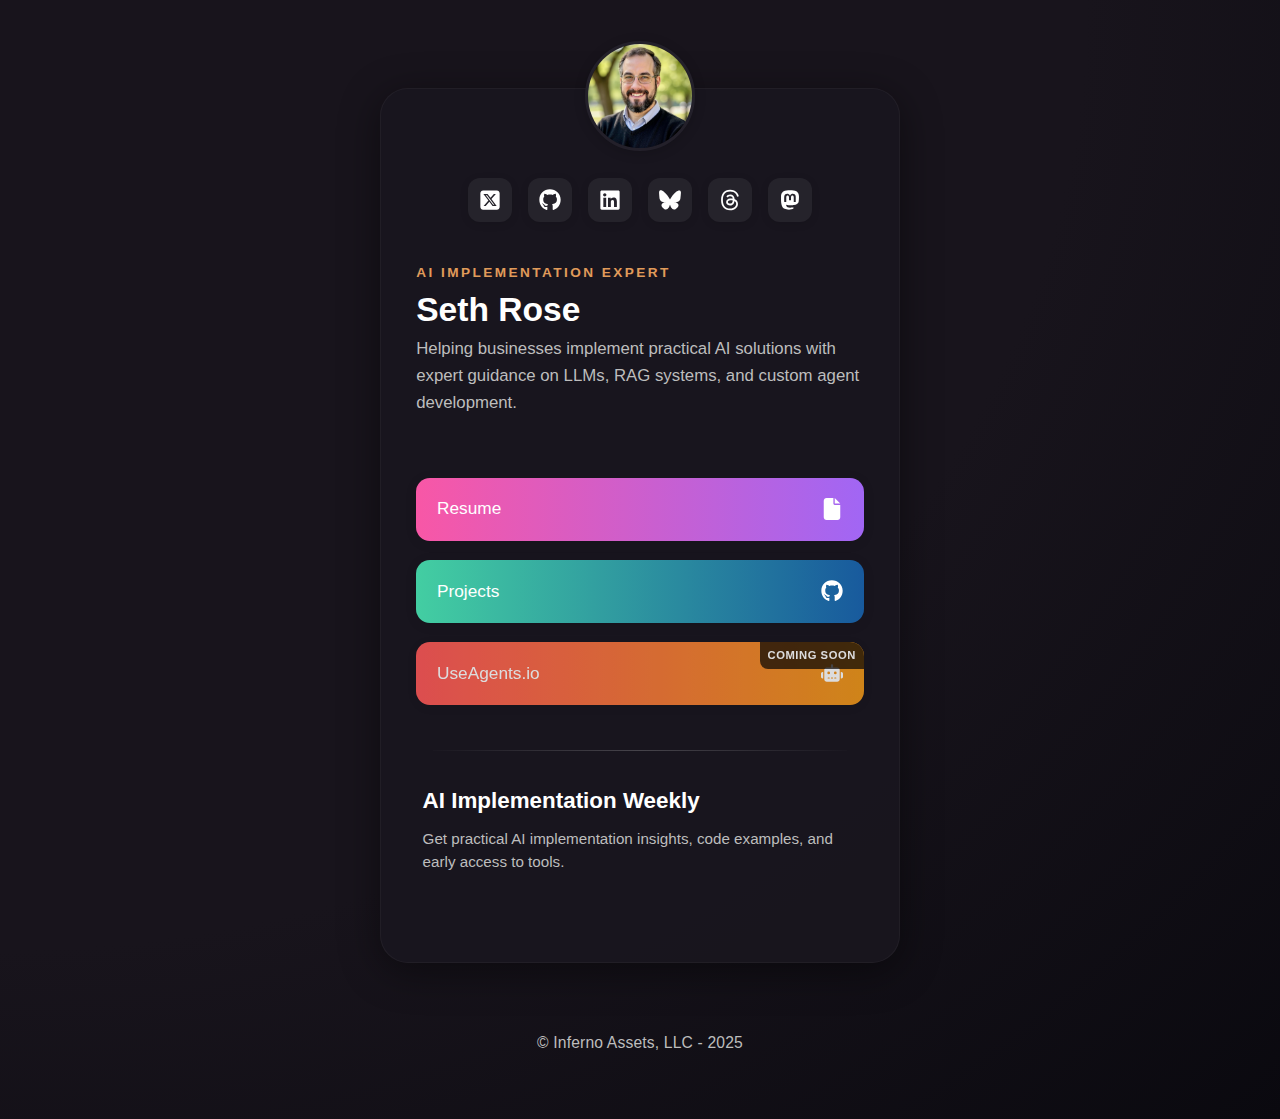
==== index.html @ f1025f19 "Continue working on CSP" ====
<!DOCTYPE html>
<html lang="en">
<head>
    <meta charset="UTF-8">
    <meta name="viewport" content="width=device-width, initial-scale=1.0">
    <title>Seth Rose | AI Implementation Expert</title>
    <link rel="preconnect" href="https://cdn.sender.net">
    <link rel="preconnect" href="https://www.google.com">
    <link rel="preconnect" href="https://scripts.simpleanalyticscdn.com">
    <link rel="preconnect" href="https://static.cloudflareinsights.com">
    <meta http-equiv="Content-Security-Policy" content="default-src 'self'; script-src 'self' 'unsafe-inline' https://cdn.sender.net https://scripts.simpleanalyticscdn.com https://queue.simpleanalyticscdn.com https://www.google.com https://www.gstatic.com https://static.cloudflareinsights.com https://*.cloudflareinsights.com; connect-src 'self' https://cdn.sender.net https://*.sender.net https://scripts.simpleanalyticscdn.com https://queue.simpleanalyticscdn.com https://cloudflareinsights.com https://static.cloudflareinsights.com https://*.cloudflareinsights.com; style-src 'self' 'unsafe-inline' https://fonts.googleapis.com https://cdn.sender.net; font-src 'self' https://fonts.gstatic.com; img-src 'self' data: https://cdn.sender.net https://queue.simpleanalyticscdn.com https://simpleanalyticsbadges.com; frame-src https://www.google.com">
    <link rel="stylesheet" href="assets/styles/style.css?v=7">
    <link rel="shortcut icon" href="assets/favicons/favicon.ico">
    <link rel="icon" type="image/webp" sizes="32x32" href="assets/favicons/favicon-32x32.webp">
    <link rel="icon" type="image/png" sizes="32x32" href="assets/favicons/favicon-32x32.png">
    <link rel="icon" type="image/webp" sizes="16x16" href="assets/favicons/favicon-16x16.webp">
    <link rel="icon" type="image/png" sizes="16x16" href="assets/favicons/favicon-16x16.png">
    <link rel="apple-touch-icon" type="image/webp" href="assets/favicons/apple-touch-icon.webp">
    <link rel="apple-touch-icon" href="assets/favicons/apple-touch-icon.png">
    <link rel="manifest" href="assets/favicons/site.webmanifest">
    <meta name="description" content="Seth Rose | AI Implementation Expert specializing in practical LLM applications, RAG systems, and custom AI agent development for businesses.">
    <link rel="canonical" href="https://sethrose.dev/">
    <meta property="og:title" content="Seth Rose | AI Implementation Expert">
    <meta property="og:description" content="Building practical AI solutions with a focus on implementation, RAG systems, and custom agent development.">
    <meta property="og:type" content="website">
    <meta property="og:url" content="https://sethrose.dev/">
    <meta property="og:image" content="https://sethrose.dev/assets/images/profile.png">
    <meta name="twitter:card" content="summary_large_image">
    <meta name="twitter:title" content="Seth Rose | AI Implementation Expert">
    <meta name="twitter:description" content="Building practical AI solutions with a focus on implementation, RAG systems, and custom agent development.">
    <meta name="twitter:image" content="https://sethrose.dev/assets/images/profile.png">

    <!-- Structured data for better SEO -->
    <script type="application/ld+json">
    {
      "@context": "https://schema.org",
      "@type": "Person",
      "name": "Seth Rose",
      "url": "https://sethrose.dev",
      "image": "https://sethrose.dev/assets/images/profile.png",
      "jobTitle": "AI Implementation Expert",
      "description": "AI Implementation Expert specializing in practical LLM applications, RAG systems, and custom agent development.",
      "sameAs": [
        "https://github.com/TheSethRose",
        "https://www.linkedin.com/in/sethlrose/",
        "https://x.com/TheSethRose",
        "https://bsky.app/profile/sethrose.dev",
        "https://www.threads.net/@thesethrose",
        "https://mastodon.social/@TheSethRose"
      ],
      "knowsAbout": ["Artificial Intelligence", "LLM Implementation", "RAG Systems", "AI Agents", "Software Development"]
    }
    </script>

    <script>
      (function (s, e, n, d, er) {
        s['Sender'] = er;
        s[er] = s[er] || function () {
          (s[er].q = s[er].q || []).push(arguments)
        }, s[er].l = 1 * new Date();
        var a = e.createElement(n),
            m = e.getElementsByTagName(n)[0];
        a.async = 1;
        a.crossOrigin = "anonymous";
        a.src = d;
        m.parentNode.insertBefore(a, m)
      })(window, document, 'script', 'https://cdn.sender.net/accounts_resources/universal.js', 'sender');
      sender('ce0fdabd0d3944');
    </script>
</head>
<body>
    <div class="main-card">
        <div class="profile-row">
            <picture>
                <source srcset="assets/images/profile.webp" type="image/webp">
                <img src="assets/images/profile.png" alt="Seth Rose - AI Implementation Expert" class="profile-image">
            </picture>
        </div>
        <div class="social-row">
            <a href="https://x.com/TheSethRose" target="_blank" rel="noopener" aria-label="Follow Seth Rose on X (formerly Twitter)"><img src="assets/icons/x.svg" alt="X" width="22" height="22"></a>
            <a href="https://github.com/TheSethRose" target="_blank" rel="noopener" aria-label="View Seth Rose's GitHub projects"><img src="assets/icons/github.svg" alt="GitHub" width="22" height="22"></a>
            <a href="https://www.linkedin.com/in/sethlrose/" target="_blank" rel="noopener" aria-label="Connect with Seth Rose on LinkedIn"><img src="assets/icons/linkedin.svg" alt="LinkedIn" width="22" height="22"></a>
            <a href="https://bsky.app/profile/sethrose.dev" target="_blank" rel="noopener" aria-label="Follow Seth Rose on Bluesky"><img src="assets/icons/bluesky.svg" alt="Bluesky" width="22" height="22"></a>
            <a href="https://www.threads.net/@thesethrose" target="_blank" rel="noopener" aria-label="Follow Seth Rose on Threads"><img src="assets/icons/threads.svg" alt="Threads" width="22" height="22"></a>
            <a href="https://mastodon.social/@TheSethRose" target="_blank" rel="noopener" aria-label="Follow Seth Rose on Mastodon"><img src="assets/icons/mastodon.svg" alt="Mastodon" width="22" height="22"></a>
        </div>
        <div class="card-content">
            <div class="subtitle" id="role">AI IMPLEMENTATION EXPERT</div>
            <h1 class="main-title">Seth Rose</h1>
            <div class="desc">Helping businesses implement practical AI solutions with expert guidance on LLMs, RAG systems, and custom agent development.</div>
        </div>
        <div class="links-list" role="navigation" aria-label="Main links">
            <a class="link-card gradient1" href="assets/public/resume.pdf" target="_blank" rel="noopener" aria-label="Download Seth Rose's resume">
                <span>Resume</span>
                <img src="assets/icons/resume.svg" alt="Resume icon" width="22" height="22">
            </a>
            <a class="link-card gradient2" href="https://github.com/TheSethRose" target="_blank" rel="noopener" aria-label="View Seth Rose's projects on GitHub">
                <span>Projects</span>
                <img src="assets/icons/github.svg" alt="GitHub icon" width="22" height="22">
            </a>
            <a class="link-card gradient3 coming-soon-container" href="https://useagents.io" target="_blank" rel="noopener" aria-label="Visit UseAgents.io - platform coming soon">
                <span>UseAgents.io</span>
                <img src="assets/icons/robot.svg" alt="AI Agents icon" width="22" height="22">
                <div class="coming-soon-overlay">COMING SOON</div>
            </a>
        </div>

        <div class="section-divider" role="separator" aria-hidden="true"></div>

        <div class="newsletter-section">
            <h3 id="newsletter-heading">AI Implementation Weekly</h3>
            <p>Get practical AI implementation insights, code examples, and early access to tools.</p>
            <div style="text-align: left" class="sender-form-field" data-sender-form-id="m9j9z83zez6mn59cdl9" aria-labelledby="newsletter-heading"></div>
        </div>
    </div>
    <div class="copyright">&copy; Inferno Assets, LLC - 2025</div>

    <!-- 100% privacy-first analytics -->
    <script data-collect-dnt="true" async src="https://scripts.simpleanalyticscdn.com/latest.js"></script>
    <noscript><img src="https://queue.simpleanalyticscdn.com/noscript.gif?collect-dnt=true" alt="" referrerpolicy="no-referrer-when-downgrade"/></noscript>
</body>
</html>
---- assets/styles/style.css ----
/* Base Styles */
:root {
    --bg-color: #0a0a0a;
    --text-color: #fff;
    --accent-color: #00a3ff;
    --secondary-color: #444;
    --gradient-start: #000;
    --gradient-end: #111;
    --card-bg: rgba(25, 25, 25, 0.8);
    --icon-bg: #222;
}

* {
    margin: 0;
    padding: 0;
    box-sizing: border-box;
    font-family: 'Inter', -apple-system, BlinkMacSystemFont, 'Segoe UI', Roboto, Oxygen, Ubuntu, Cantarell, 'Open Sans', 'Helvetica Neue', sans-serif;
}

body {
    background: radial-gradient(ellipse at top left, #18141c 60%, #0a090f 100%);
    color: var(--text-color);
    line-height: 1.6;
    min-height: 100vh;
    display: flex;
    flex-direction: column;
    align-items: center;
    justify-content: center;
    padding: 2rem 1rem;
    overflow-x: hidden;
    font-family: 'Inter', -apple-system, BlinkMacSystemFont, 'Segoe UI', Roboto, Oxygen, Ubuntu, Cantarell, 'Open Sans', 'Helvetica Neue', sans-serif;
    padding-top: 3.5rem;
    padding-bottom: 3.5rem;
}

.container {
    max-width: 800px;
    width: 100%;
    padding: 2rem;
    background: var(--card-bg);
    border-radius: 20px;
    backdrop-filter: blur(10px);
    box-shadow: 0 10px 30px rgba(0, 0, 0, 0.3);
    margin-bottom: 2rem;
}

.main-card {
    background: rgba(25, 22, 30, 0.92);
    border-radius: 28px;
    box-shadow: 0 8px 40px 0 rgba(0,0,0,0.45);
    max-width: 520px;
    width: 100%;
    margin: 2rem;
    padding: 0 0 3rem 0;
    display: flex;
    flex-direction: column;
    align-items: center;
    border: 1.5px solid rgba(255,255,255,0.04);
}

.profile-row {
    display: flex;
    flex-direction: column;
    align-items: center;
    margin-top: -48px;
    margin-bottom: 1.2rem;
}

.profile-image {
    width: 110px;
    height: 110px;
    border-radius: 50%;
    object-fit: cover;
    border: 3px solid #23202a;
    box-shadow: 0 2px 12px 0 rgba(0,0,0,0.18);
    background: #23202a;
}

.social-row {
    display: flex;
    gap: 1rem;
    margin-bottom: 1.5rem;
}

.social-row a {
    display: flex;
    align-items: center;
    justify-content: center;
    width: 44px;
    height: 44px;
    background: rgba(40, 38, 46, 0.85);
    border-radius: 12px;
    transition: background 0.2s, transform 0.2s;
    box-shadow: 0 2px 8px 0 rgba(0,0,0,0.10);
}

.social-row a:hover {
    background: #23202a;
    transform: translateY(-2px) scale(1.07);
}

.social-row img, .social-row svg {
    width: 22px;
    height: 22px;
    filter: invert(1) brightness(1.5);
}

.card-content {
    width: 100%;
    text-align: left;
    padding: 0 2.2rem;
    margin-bottom: 2.8rem;
}

.subtitle {
    text-transform: uppercase;
    letter-spacing: 0.18em;
    font-size: 0.85rem;
    color: #e09b5a;
    margin-top: 1rem;
    margin-bottom: 0.5rem;
    font-weight: 600;
}

.main-title {
    font-size: 2.1rem;
    font-weight: 800;
    color: #fff;
    margin-bottom: 0.5rem;
    line-height: 1.1;
}

.desc {
    color: #bdbdbd;
    font-size: 1.05rem;
    font-weight: 400;
    margin-bottom: 0.2rem;
}

.links-list {
    width: 100%;
    display: flex;
    flex-direction: column;
    gap: 1.2rem;
    padding: 0 2.2rem;
    margin-top: 0.8rem;
    margin-bottom: 0.8rem;
}

.link-card {
    display: flex;
    align-items: center;
    justify-content: space-between;
    border-radius: 14px;
    padding: 1.1rem 1.3rem;
    font-size: 1.08rem;
    font-weight: 500;
    color: #fff;
    text-decoration: none;
    box-shadow: 0 2px 12px 0 rgba(0,0,0,0.10);
    transition: transform 0.18s, box-shadow 0.18s;
    border: none;
}

.link-card span {
    z-index: 2;
    position: relative;
}

.link-card svg, .link-card img {
    width: 22px;
    height: 22px;
    margin-left: 0.7rem;
    filter: invert(1) brightness(1.5);
}

.link-card.gradient1 {
    background: linear-gradient(90deg, #f857a6 0%, #a166f4 100%);
}
.link-card.gradient2 {
    background: linear-gradient(90deg, #43cea2 0%, #185a9d 100%);
}
.link-card.gradient3 {
    background: linear-gradient(90deg, #ff5858 0%, #f09819 100%);
}

.link-card:hover {
    transform: translateY(-2px) scale(1.03);
    box-shadow: 0 4px 18px 0 rgba(0,0,0,0.18);
}

@media (max-width: 600px) {
    .main-card {
        max-width: 95%;
        margin: 2rem 0.5rem;
        padding: 0 0 2.5rem 0;
    }

    .card-content {
        padding: 0 1.8rem;
        margin-bottom: 2.2rem;
    }

    .links-list {
        padding: 0 1.8rem;
        gap: 1rem;
    }

    .newsletter-section {
        padding: 0 1.8rem;
    }

    .sender-form-field {
        padding: 0 0.2rem;
    }

    .profile-row {
        margin-top: -38px;
    }

    .main-title {
        font-size: 1.8rem;
    }

    .desc {
        font-size: 0.95rem;
        line-height: 1.5;
    }

    .social-row {
        gap: 0.7rem;
    }

    .social-row a {
        width: 40px;
        height: 40px;
    }

    .newsletter-form input[type="email"], .newsletter-form button {
        padding: 0.9rem 0.8rem;
        font-size: 1rem;
    }

    .newsletter-form, .newsletter-title {
        max-width: 100%;
    }

    .section-divider {
        margin: 1.8rem auto;
    }
}

.btn {
    display: inline-flex;
    align-items: center;
    justify-content: center;
    padding: 0.8rem 1.8rem;
    background: linear-gradient(90deg, var(--accent-color), #60efff);
    color: #000;
    font-weight: bold;
    border-radius: 50px;
    text-decoration: none;
    transition: transform 0.3s ease, box-shadow 0.3s ease;
    text-align: center;
    margin-top: 1rem;
}

.btn i {
    margin-right: 8px;
}

.btn:hover {
    transform: translateY(-3px);
    box-shadow: 0 5px 15px rgba(0, 163, 255, 0.4);
}

.footer {
    margin-top: 2rem;
    text-align: center;
    color: var(--secondary-color);
    font-size: 0.9rem;
}

.tag-container {
    display: flex;
    flex-wrap: wrap;
    margin: 1rem 0;
    justify-content: center;
}

.links-container {
    display: flex;
    flex-direction: column;
    gap: 1rem;
    max-width: 500px;
    margin: 2rem auto;
}

@media (max-width: 768px) {
    .container {
        padding: 1.5rem;
    }

    h1 {
        font-size: 2rem;
    }

    .services {
        grid-template-columns: 1fr;
    }

    .profile-image {
        width: 150px;
        height: 150px;
    }

    .social-links a {
        width: 45px;
        height: 45px;
    }
}

.newsletter-section {
    width: 100%;
    padding: 0 2.6rem;
    margin-top: 0rem;
    margin-bottom: 1rem;
    text-align: left;
}

.newsletter-section h3 {
    font-size: 1.4rem;
    font-weight: 700;
    margin-bottom: 0.6rem;
    color: #fff;
}

.newsletter-section p {
    color: #bdbdbd;
    font-size: 0.95rem;
    margin-bottom: 1.5rem;
    line-height: 1.5;
}

.sender-form-field {
    padding: 0 0.4rem;
}

.newsletter-title {
    color: #fff;
    font-size: 1.15rem;
    font-weight: 800;
    margin-bottom: 1.1rem;
    letter-spacing: 0.01em;
    width: 100%;
    text-align: left;
    max-width: 340px;
}
.newsletter-form {
    display: flex;
    gap: 0.7rem;
    background: none;
    border-radius: 0;
    padding: 0;
    box-shadow: none;
    width: 100%;
    max-width: 340px;
    margin: 0 auto;
}
.newsletter-form input[type="email"] {
    flex: 1;
    min-width: 0;
    background: #18171c;
    border: none;
    color: #fff;
    font-size: 1.08rem;
    padding: 1.1rem 1.1rem;
    border-radius: 12px;
    outline: none;
    font-weight: 500;
    box-shadow: 0 2px 8px 0 rgba(0,0,0,0.10);
}
.newsletter-form input[type="email"]::placeholder {
    color: #bdbdbd;
    opacity: 1;
    font-weight: 400;
}
.newsletter-form button {
    background: linear-gradient(90deg, #f857a6 0%, #a166f4 100%);
    color: #fff;
    border: none;
    border-radius: 12px;
    padding: 1.1rem 1.5rem;
    font-weight: 700;
    font-size: 1.08rem;
    cursor: pointer;
    transition: background 0.2s, transform 0.2s;
    box-shadow: 0 2px 8px 0 rgba(0,0,0,0.10);
    white-space: nowrap;
}
.newsletter-form button:hover {
    background: linear-gradient(90deg, #a166f4 0%, #f857a6 100%);
    transform: translateY(-2px) scale(1.04);
}

.copyright {
    width: 100%;
    text-align: center;
    color: #bdbdbd;
    font-size: 0.98rem;
    font-weight: 400;
    margin-top: 2.2rem;
    margin-bottom: 0.5rem;
    letter-spacing: 0.01em;
}

.coming-soon-container {
    position: relative;
    overflow: hidden;
    opacity: 0.85;
}

.coming-soon-overlay {
    position: absolute;
    top: 0;
    right: 0;
    background: rgba(0, 0, 0, 0.7);
    color: white;
    font-size: 0.7rem;
    font-weight: 700;
    padding: 0.3rem 0.5rem;
    border-radius: 0 14px 0 8px;
    letter-spacing: 0.05em;
    z-index: 10;
}

.section-divider {
    width: 80%;
    height: 1px;
    background: linear-gradient(90deg,
        rgba(255,255,255,0.01) 0%,
        rgba(255,255,255,0.2) 50%,
        rgba(255,255,255,0.01) 100%);
    margin: 2rem auto;
}
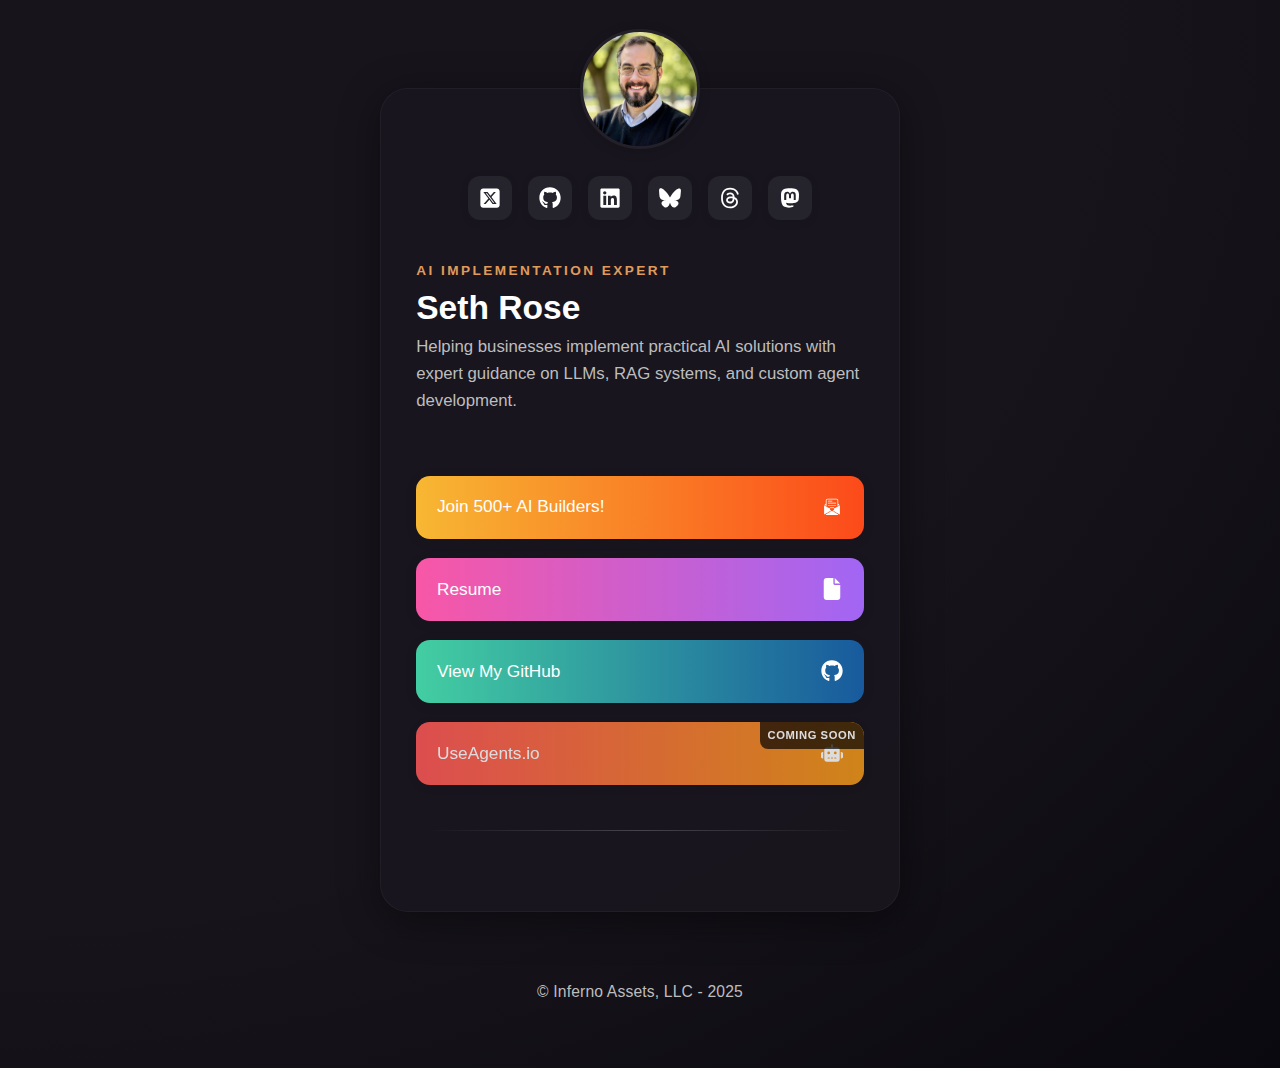
==== commit a42303af: "Add Back button and Sub-text" ====
--- a/index.html
+++ b/index.html
@@ -8,8 +8,8 @@
     <link rel="preconnect" href="https://www.google.com">
     <link rel="preconnect" href="https://scripts.simpleanalyticscdn.com">
     <link rel="preconnect" href="https://static.cloudflareinsights.com">
-    <meta http-equiv="Content-Security-Policy" content="default-src 'self'; script-src 'self' 'unsafe-inline' https://cdn.sender.net https://scripts.simpleanalyticscdn.com https://queue.simpleanalyticscdn.com https://www.google.com https://www.gstatic.com https://static.cloudflareinsights.com https://*.cloudflareinsights.com; connect-src 'self' https://cdn.sender.net https://*.sender.net https://scripts.simpleanalyticscdn.com https://queue.simpleanalyticscdn.com https://cloudflareinsights.com https://static.cloudflareinsights.com https://*.cloudflareinsights.com; style-src 'self' 'unsafe-inline' https://fonts.googleapis.com https://cdn.sender.net; font-src 'self' https://fonts.gstatic.com; img-src 'self' data: https://cdn.sender.net https://queue.simpleanalyticscdn.com https://simpleanalyticsbadges.com; frame-src https://www.google.com">
-    <link rel="stylesheet" href="assets/styles/style.css?v=7">
+    <meta http-equiv="Content-Security-Policy" content="default-src 'self'; script-src 'self' 'unsafe-inline' 'unsafe-eval' https://cdn.sender.net https://*.sender.net https://*.simpleanalyticscdn.com https://www.google.com https://www.gstatic.com; connect-src 'self' https://*.sender.net https://*.simpleanalyticscdn.com; style-src 'self' 'unsafe-inline' https://fonts.googleapis.com https://cdn.sender.net; font-src 'self' https://fonts.gstatic.com; img-src 'self' data: https://*.sender.net https://*.simpleanalyticscdn.com https://simpleanalyticsbadges.com; frame-src https://www.google.com;">
+    <link rel="stylesheet" href="assets/styles/style.css?v=1">
     <link rel="shortcut icon" href="assets/favicons/favicon.ico">
     <link rel="icon" type="image/webp" sizes="32x32" href="assets/favicons/favicon-32x32.webp">
     <link rel="icon" type="image/png" sizes="32x32" href="assets/favicons/favicon-32x32.png">
@@ -78,7 +78,7 @@
         </div>
         <div class="social-row">
             <a href="https://x.com/TheSethRose" target="_blank" rel="noopener" aria-label="Follow Seth Rose on X (formerly Twitter)"><img src="assets/icons/x.svg" alt="X" width="22" height="22"></a>
-            <a href="https://github.com/TheSethRose" target="_blank" rel="noopener" aria-label="View Seth Rose's GitHub projects"><img src="assets/icons/github.svg" alt="GitHub" width="22" height="22"></a>
+            <a href="https://github.com/sponsors/TheSethRose" target="_blank" rel="noopener" aria-label="Sponsor Seth Rose on GitHub"><img src="assets/icons/github.svg" alt="GitHub" width="22" height="22"></a>
             <a href="https://www.linkedin.com/in/sethlrose/" target="_blank" rel="noopener" aria-label="Connect with Seth Rose on LinkedIn"><img src="assets/icons/linkedin.svg" alt="LinkedIn" width="22" height="22"></a>
             <a href="https://bsky.app/profile/sethrose.dev" target="_blank" rel="noopener" aria-label="Follow Seth Rose on Bluesky"><img src="assets/icons/bluesky.svg" alt="Bluesky" width="22" height="22"></a>
             <a href="https://www.threads.net/@thesethrose" target="_blank" rel="noopener" aria-label="Follow Seth Rose on Threads"><img src="assets/icons/threads.svg" alt="Threads" width="22" height="22"></a>
@@ -90,12 +90,16 @@
             <div class="desc">Helping businesses implement practical AI solutions with expert guidance on LLMs, RAG systems, and custom agent development.</div>
         </div>
         <div class="links-list" role="navigation" aria-label="Main links">
+            <a class="link-card gradient4" href="https://join.sethrose.dev/website/button" target="_blank" rel="noopener" aria-label="Join the AI Builders Newsletter">
+                <span>Join 500+ AI Builders!</span>
+                <img src="assets/icons/join.svg" alt="Newsletter icon" width="22" height="22">
+            </a>
             <a class="link-card gradient1" href="assets/public/resume.pdf" target="_blank" rel="noopener" aria-label="Download Seth Rose's resume">
                 <span>Resume</span>
                 <img src="assets/icons/resume.svg" alt="Resume icon" width="22" height="22">
             </a>
-            <a class="link-card gradient2" href="https://github.com/TheSethRose" target="_blank" rel="noopener" aria-label="View Seth Rose's projects on GitHub">
-                <span>Projects</span>
+            <a class="link-card gradient2" href="https://github.com/sponsors/TheSethRose" target="_blank" rel="noopener" aria-label="Sponsor Seth Rose on GitHub">
+                <span>View My GitHub</span>
                 <img src="assets/icons/github.svg" alt="GitHub icon" width="22" height="22">
             </a>
             <a class="link-card gradient3 coming-soon-container" href="https://useagents.io" target="_blank" rel="noopener" aria-label="Visit UseAgents.io - platform coming soon">
@@ -107,11 +111,6 @@
 
         <div class="section-divider" role="separator" aria-hidden="true"></div>
 
-        <div class="newsletter-section">
-            <h3 id="newsletter-heading">AI Implementation Weekly</h3>
-            <p>Get practical AI implementation insights, code examples, and early access to tools.</p>
-            <div style="text-align: left" class="sender-form-field" data-sender-form-id="m9j9z83zez6mn59cdl9" aria-labelledby="newsletter-heading"></div>
-        </div>
     </div>
     <div class="copyright">&copy; Inferno Assets, LLC - 2025</div>
 
--- a/assets/styles/style.css
+++ b/assets/styles/style.css
@@ -56,19 +56,62 @@
     flex-direction: column;
     align-items: center;
     border: 1.5px solid rgba(255,255,255,0.04);
+    position: relative;
+}
+
+.back-home-button {
+    position: absolute;
+    top: 1.5rem;
+    left: 1.5rem;
+    width: 40px;
+    height: 40px;
+    background: rgba(40, 38, 46, 0.85);
+    border-radius: 50%;
+    display: flex;
+    align-items: center;
+    justify-content: center;
+    text-decoration: none;
+    transition: background 0.2s, transform 0.2s;
+    z-index: 20;
+    box-shadow: 0 2px 8px 0 rgba(0,0,0,0.10);
+}
+
+.back-home-button svg {
+    width: 20px;
+    height: 20px;
+    fill: #fff;
+}
+
+.back-home-button:hover {
+    background: #e09b5a;
+    transform: scale(1.1);
+}
+
+.back-home-button:hover svg {
+    fill: #0a0a0a;
+}
+
+.social-proof {
+    font-size: 0.85rem;
+    color: #bdbdbd;
+    font-style: italic;
+    text-align: left;
+    margin-top: 0.3rem;
+    margin-bottom: 1rem;
+    padding-left: 0.5rem;
 }
 
 .profile-row {
     display: flex;
     flex-direction: column;
     align-items: center;
-    margin-top: -48px;
+    margin-top: -60px;
     margin-bottom: 1.2rem;
 }
 
 .profile-image {
-    width: 110px;
-    height: 110px;
+    width: 120px;
+    height: 120px;
     border-radius: 50%;
     object-fit: cover;
     border: 3px solid #23202a;
@@ -182,6 +225,13 @@
 }
 .link-card.gradient3 {
     background: linear-gradient(90deg, #ff5858 0%, #f09819 100%);
+}
+
+/* Gold gradient */
+.link-card.gradient4 {
+    background: linear-gradient(90deg, #f7b733 0%, #fc4a1a 100%); /* Example Gold/Orange */
+    /* Or try: background: linear-gradient(90deg, #DAA520 0%, #FFD700 100%); /* Dark Gold to Light Gold */
+    /* Or try: background: linear-gradient(90deg, #FDBB2D 0%, #22C1C3 100%); /* Gold to Teal - more contrast? */
 }
 
 .link-card:hover {
@@ -443,3 +493,126 @@
         rgba(255,255,255,0.01) 100%);
     margin: 2rem auto;
 }
+
+.subscribe-prompt {
+    margin-bottom: 0.5rem;
+}
+
+/* Keep other prompt styles */
+.subscribe-prompt > p,
+.subscribe-prompt > ul {
+    text-align: left;
+    margin-left: 0;
+    padding-left: 0;
+}
+.subscribe-prompt > ul {
+    list-style-position: inside;
+    padding-left: 0.5rem;
+    margin-bottom: 1rem;
+}
+.subscribe-prompt > p:last-of-type {
+    margin-top: 1rem;
+}
+
+/* Ensure form field itself doesn't have unnecessary top margin */
+.newsletter-form .sender-form-field {
+    width: 100%;
+    margin-top: 0;
+    order: 2;
+}
+
+/* === Subscribe Page Two-Column Layout (Overrides) === */
+
+/* Ensure the container uses flex */
+.newsletter-columns {
+    display: flex;
+    flex-wrap: wrap;
+    justify-content: space-around;
+    align-items: flex-start;
+    gap: 2rem;
+    padding: 1.5rem 2rem;
+}
+
+/* Style for the left text column */
+.newsletter-text {
+    flex: 1 1 45%;
+    min-width: 280px;
+    order: 1;
+}
+
+/* Style for the right form column */
+.newsletter-form {
+    flex: 1 1 45%;
+    min-width: 280px;
+    max-width: 400px;
+    order: 2;
+    display: flex;
+    flex-direction: column;
+}
+
+/* Style for the prompt text/arrow group */
+.subscribe-prompt {
+    margin-bottom: 0.2rem;
+    order: 1;
+}
+
+.subscribe-cta-header {
+    font-size: 1.2rem;
+    font-weight: 700;
+    color: #e09b5a;
+    margin-top: 1rem;
+    margin-bottom: 0.5rem;
+    text-align: left;
+}
+
+.subscribe-arrow {
+    display: block;
+    width: 40px;
+    height: 40px;
+    margin: 0 0 0.5rem 0;
+    transform: matrix(1, 0, 0, -1, 0, 0) rotate(300deg);
+}
+
+/* Ensure the sender form container takes width and comes last */
+.newsletter-form .sender-form-field {
+    width: 100%;
+    margin-top: 0;
+    order: 2;
+}
+
+/* Stacking on smaller screens */
+@media (max-width: 768px) {
+    .newsletter-columns {
+        flex-direction: column;
+        align-items: center;
+        gap: 2rem;
+    }
+    .newsletter-text,
+    .newsletter-form {
+        flex-basis: auto;
+        width: 100%;
+        max-width: 450px;
+        order: 0;
+    }
+    .subscribe-cta-header,
+    .subscribe-arrow {
+        text-align: center;
+        margin-left: auto;
+        margin-right: auto;
+    }
+    .subscribe-arrow {
+        display: none;
+    }
+    .subscribe-prompt {
+         order: 0;
+    }
+     .newsletter-form .sender-form-field {
+         order: 0;
+    }
+}
+
+/* Wider card specifically for subscribe page */
+.subscribe-page .main-card {
+    max-width: 800px;
+}
+/* === End Subscribe Page Styles === */
